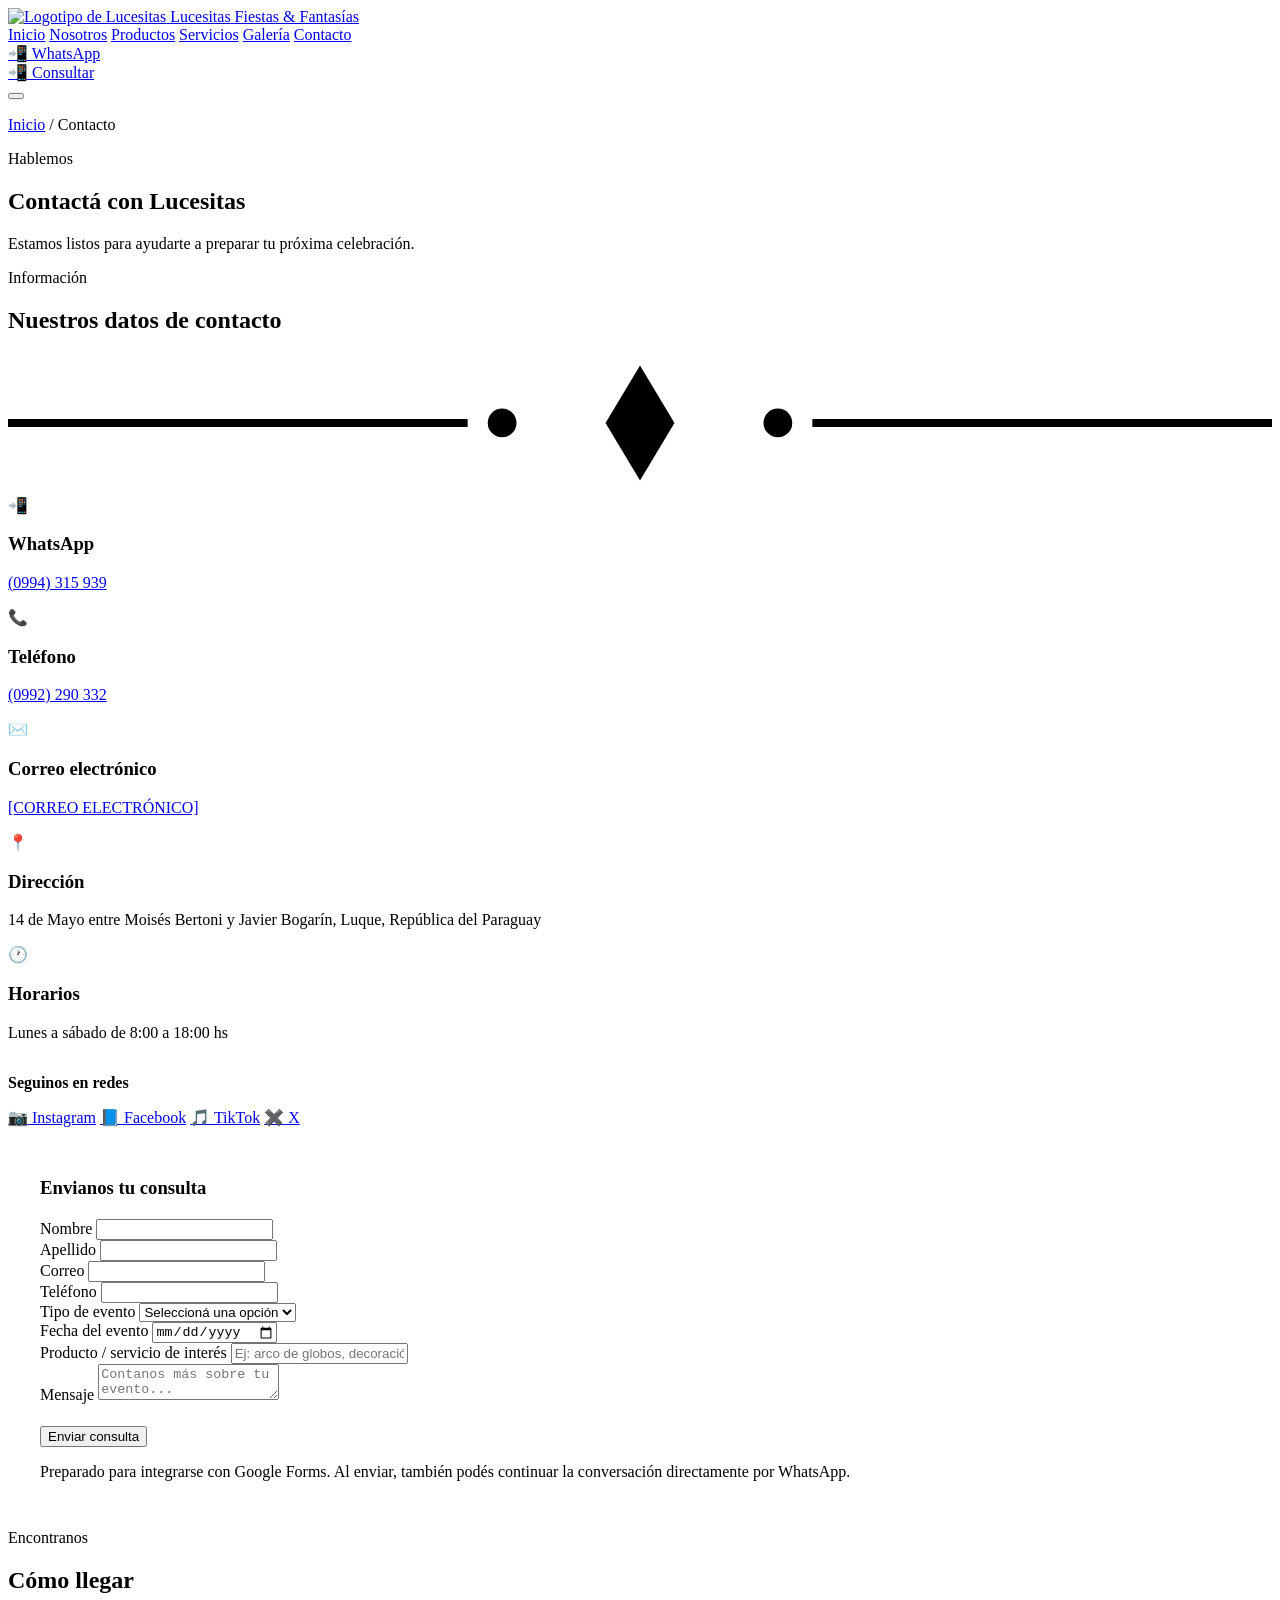
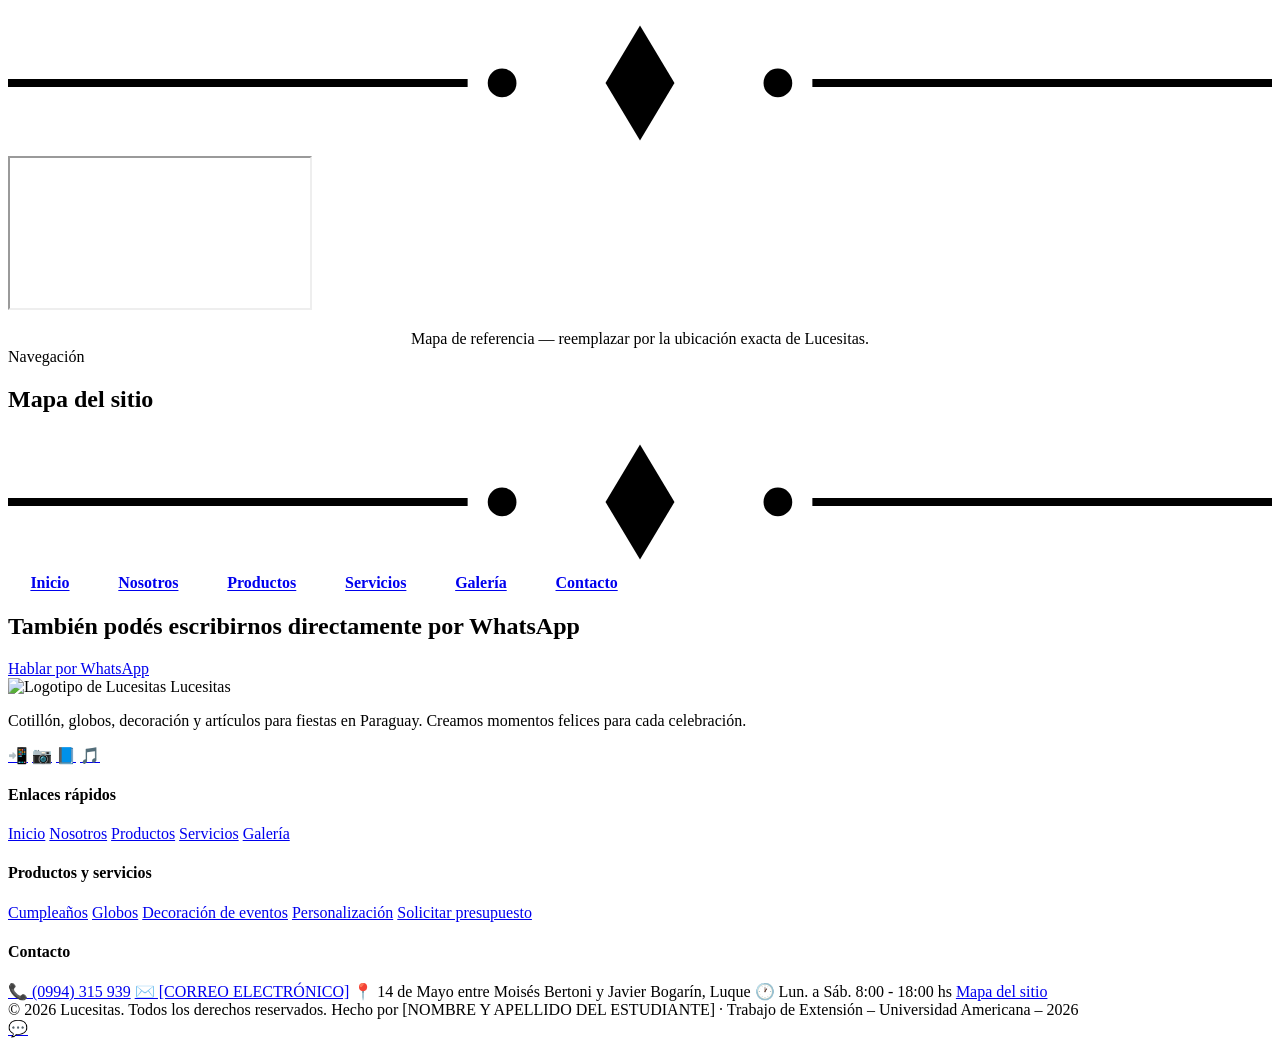
==== contacto.html @ 7155c74e "Add files via upload" ====
<!DOCTYPE html>
<html lang="es-PY">
<head>
<meta charset="UTF-8">
<meta name="viewport" content="width=device-width, initial-scale=1.0">
<title>Contacto | Lucesitas</title>
<meta name="description" content="Contactá a Lucesitas por WhatsApp, teléfono o formulario. Te ayudamos a preparar tu próxima celebración en Paraguay.">
<meta property="og:title" content="Contacto | Lucesitas">
<meta property="og:description" content="Estamos listos para ayudarte a preparar tu próxima celebración.">
<meta property="og:type" content="website">
<meta property="og:image" content="assets/images/logo.png">
<link rel="icon" href="assets/images/logo.png" type="image/png">
<link rel="preconnect" href="https://fonts.googleapis.com">
<link href="https://fonts.googleapis.com/css2?family=Playfair+Display:wght@600;700;800&family=Poppins:wght@400;500;600;700&family=Dancing+Script:wght@600;700&display=swap" rel="stylesheet">
<link rel="stylesheet" href="css/style.css">
</head>
<body>

<header class="navbar" data-navbar>
  <div class="container navbar__inner">
    <a href="index.html" class="navbar__brand">
      <img src="assets/images/logo.png" alt="Logotipo de Lucesitas" width="46" height="46">
      <span class="navbar__brand-text">
        <span class="navbar__brand-name">Lucesitas</span>
        <span class="navbar__brand-tag">Fiestas &amp; Fantasías</span>
      </span>
    </a>
    <nav class="navbar__links" data-nav-links aria-label="Navegación principal" id="menu-principal">
      <a href="index.html">Inicio</a>
      <a href="nosotros.html">Nosotros</a>
      <a href="productos.html">Productos</a>
      <a href="servicios.html">Servicios</a>
      <a href="galeria.html">Galería</a>
      <a href="contacto.html">Contacto</a>
      <div class="navbar__cta mobile-only">
        <a href="#" class="btn btn-whatsapp btn-sm btn-block" data-whatsapp><span aria-hidden="true">📲</span> WhatsApp</a>
      </div>
    </nav>
    <div class="navbar__cta desktop-only">
      <a href="#" class="btn btn-whatsapp btn-sm" data-whatsapp aria-label="Consultar por WhatsApp"><span aria-hidden="true">📲</span> Consultar</a>
    </div>
    <button class="navbar__toggle" data-nav-toggle aria-label="Abrir menú" aria-expanded="false" aria-controls="menu-principal">
      <span></span><span></span><span></span>
    </button>
  </div>
</header>

<main>

  <section class="page-hero">
    <div class="container">
      <p class="breadcrumb"><a href="index.html">Inicio</a> / Contacto</p>
      <span class="eyebrow">Hablemos</span>
      <h1>Contactá con Lucesitas</h1>
      <p>Estamos listos para ayudarte a preparar tu próxima celebración.</p>
    </div>
  </section>

  <section class="section">
    <div class="container two-col" style="align-items: flex-start;">

      <div class="reveal">
        <span class="eyebrow">Información</span>
        <h2 class="section-title">Nuestros datos de contacto</h2>
        <svg class="flourish flourish--left" viewBox="0 0 220 24" aria-hidden="true"><line x1="0" y1="12" x2="80" y2="12" stroke="currentColor" stroke-width="1.4"/><line x1="140" y1="12" x2="220" y2="12" stroke="currentColor" stroke-width="1.4"/><path d="M110 2 L116 12 L110 22 L104 12 Z" fill="currentColor"/><circle cx="86" cy="12" r="2.5" fill="currentColor"/><circle cx="134" cy="12" r="2.5" fill="currentColor"/></svg>

        <div class="contact-info-list mt-lg">
          <div class="contact-info-item">
            <div class="contact-info-item__icon" aria-hidden="true">📲</div>
            <div>
              <h3>WhatsApp</h3>
              <p><a href="#" data-whatsapp>(0994) 315 939</a></p>
            </div>
          </div>
          <div class="contact-info-item">
            <div class="contact-info-item__icon" aria-hidden="true">📞</div>
            <div>
              <h3>Teléfono</h3>
              <p><a href="tel:+595992290332">(0992) 290 332</a></p>
            </div>
          </div>
          <div class="contact-info-item">
            <div class="contact-info-item__icon" aria-hidden="true">✉️</div>
            <div>
              <h3>Correo electrónico</h3>
              <p><a href="mailto:[CORREO ELECTRÓNICO]">[CORREO ELECTRÓNICO]</a></p>
            </div>
          </div>
          <div class="contact-info-item">
            <div class="contact-info-item__icon" aria-hidden="true">📍</div>
            <div>
              <h3>Dirección</h3>
              <p>14 de Mayo entre Moisés Bertoni y Javier Bogarín, Luque, República del Paraguay</p>
            </div>
          </div>
          <div class="contact-info-item">
            <div class="contact-info-item__icon" aria-hidden="true">🕐</div>
            <div>
              <h3>Horarios</h3>
              <p>Lunes a sábado de 8:00 a 18:00 hs</p>
            </div>
          </div>
        </div>

        <h3 style="margin-top: 2rem; font-size: 1rem;">Seguinos en redes</h3>
        <div class="social-row mt-lg" style="margin-top: 0.9rem;">
          <a class="social-pill" href="[ENLACE DE INSTAGRAM]" target="_blank" rel="noopener noreferrer"><span aria-hidden="true">📷</span> Instagram</a>
          <a class="social-pill" href="[ENLACE DE FACEBOOK]" target="_blank" rel="noopener noreferrer"><span aria-hidden="true">📘</span> Facebook</a>
          <a class="social-pill" href="[ENLACE DE TIKTOK]" target="_blank" rel="noopener noreferrer"><span aria-hidden="true">🎵</span> TikTok</a>
          <a class="social-pill" href="[ENLACE DE X]" target="_blank" rel="noopener noreferrer"><span aria-hidden="true">✖️</span> X</a>
        </div>
      </div>

      <!-- FORMULARIO -->
      <div class="card reveal" style="padding: 2rem;">
        <h3 style="margin-bottom: 1.2rem;">Envianos tu consulta</h3>
        <form data-contact-form novalidate>
          <div class="form-grid">
            <div class="form-field">
              <label for="nombre">Nombre</label>
              <input type="text" id="nombre" name="nombre" autocomplete="given-name" required>
            </div>
            <div class="form-field">
              <label for="apellido">Apellido</label>
              <input type="text" id="apellido" name="apellido" autocomplete="family-name" required>
            </div>
            <div class="form-field">
              <label for="correo">Correo</label>
              <input type="email" id="correo" name="correo" autocomplete="email" required>
            </div>
            <div class="form-field">
              <label for="telefono">Teléfono</label>
              <input type="tel" id="telefono" name="telefono" autocomplete="tel" required>
            </div>
            <div class="form-field">
              <label for="tipo_evento">Tipo de evento</label>
              <select id="tipo_evento" name="tipo_evento">
                <option value="">Seleccioná una opción</option>
                <option>Cumpleaños</option>
                <option>Boda</option>
                <option>Graduación</option>
                <option>Baby shower</option>
                <option>Halloween</option>
                <option>Navidad / Fin de año</option>
                <option>Otro</option>
              </select>
            </div>
            <div class="form-field">
              <label for="fecha_evento">Fecha del evento</label>
              <input type="date" id="fecha_evento" name="fecha_evento">
            </div>
            <div class="form-field form-field--full">
              <label for="producto">Producto / servicio de interés</label>
              <input type="text" id="producto" name="producto" placeholder="Ej: arco de globos, decoración completa...">
            </div>
            <div class="form-field form-field--full">
              <label for="mensaje">Mensaje</label>
              <textarea id="mensaje" name="mensaje" placeholder="Contanos más sobre tu evento..."></textarea>
            </div>
          </div>
          <button type="submit" class="btn btn-primary btn-block mt-lg" style="margin-top:1.4rem;">Enviar consulta</button>
          <p class="form-note" data-form-feedback hidden></p>
          <p class="form-note">Preparado para integrarse con Google Forms. Al enviar, también podés continuar la conversación directamente por WhatsApp.</p>
        </form>
      </div>

    </div>
  </section>

  <!-- MAPA -->
  <section class="section section--alt">
    <div class="container">
      <div class="section-header">
        <span class="eyebrow">Encontranos</span>
        <h2 class="section-title">Cómo llegar</h2>
        <svg class="flourish" viewBox="0 0 220 24" aria-hidden="true"><line x1="0" y1="12" x2="80" y2="12" stroke="currentColor" stroke-width="1.4"/><line x1="140" y1="12" x2="220" y2="12" stroke="currentColor" stroke-width="1.4"/><path d="M110 2 L116 12 L110 22 L104 12 Z" fill="currentColor"/><circle cx="86" cy="12" r="2.5" fill="currentColor"/><circle cx="134" cy="12" r="2.5" fill="currentColor"/></svg>
      </div>
      <div class="map-embed reveal">
        <iframe
          src="https://www.google.com/maps?q=Luque,+Paraguay&output=embed"
          title="Ubicación de Lucesitas en Luque, Paraguay"
          loading="lazy"
          referrerpolicy="no-referrer-when-downgrade"
          allowfullscreen>
        </iframe>
      </div>
      <p class="placeholder-note text-center" style="display:block; text-align:center; margin: 1rem auto 0; width: fit-content;">Mapa de referencia — reemplazar por la ubicación exacta de Lucesitas.</p>
    </div>
  </section>

  <!-- MAPA DEL SITIO -->
  <section class="section" id="mapa-sitio">
    <div class="container">
      <div class="section-header">
        <span class="eyebrow">Navegación</span>
        <h2 class="section-title">Mapa del sitio</h2>
        <svg class="flourish" viewBox="0 0 220 24" aria-hidden="true"><line x1="0" y1="12" x2="80" y2="12" stroke="currentColor" stroke-width="1.4"/><line x1="140" y1="12" x2="220" y2="12" stroke="currentColor" stroke-width="1.4"/><path d="M110 2 L116 12 L110 22 L104 12 Z" fill="currentColor"/><circle cx="86" cy="12" r="2.5" fill="currentColor"/><circle cx="134" cy="12" r="2.5" fill="currentColor"/></svg>
      </div>
      <div class="grid grid--4">
        <a href="index.html" class="card reveal" style="padding:1.4rem; text-align:center; font-weight:600;">Inicio</a>
        <a href="nosotros.html" class="card reveal" style="padding:1.4rem; text-align:center; font-weight:600;">Nosotros</a>
        <a href="productos.html" class="card reveal" style="padding:1.4rem; text-align:center; font-weight:600;">Productos</a>
        <a href="servicios.html" class="card reveal" style="padding:1.4rem; text-align:center; font-weight:600;">Servicios</a>
        <a href="galeria.html" class="card reveal" style="padding:1.4rem; text-align:center; font-weight:600;">Galería</a>
        <a href="contacto.html" class="card reveal" style="padding:1.4rem; text-align:center; font-weight:600;">Contacto</a>
      </div>
    </div>
  </section>

  <!-- CTA -->
  <section class="section section--alt">
    <div class="container text-center reveal">
      <h2 class="section-title">También podés escribirnos directamente por WhatsApp</h2>
      <a href="#" class="btn btn-whatsapp mt-lg" data-whatsapp style="margin-top:1.4rem;">Hablar por WhatsApp</a>
    </div>
  </section>

</main>

<footer class="footer">
  <div class="container">
    <div class="footer__grid">
      <div>
        <div class="footer__brand">
          <img src="assets/images/logo.png" alt="Logotipo de Lucesitas" width="42" height="42">
          <span class="footer__brand-name">Lucesitas</span>
        </div>
        <p>Cotillón, globos, decoración y artículos para fiestas en Paraguay. Creamos momentos felices para cada celebración.</p>
        <div class="footer__social">
          <a href="#" data-whatsapp aria-label="WhatsApp" target="_blank" rel="noopener noreferrer">📲</a>
          <a href="[ENLACE DE INSTAGRAM]" aria-label="Instagram" target="_blank" rel="noopener noreferrer">📷</a>
          <a href="[ENLACE DE FACEBOOK]" aria-label="Facebook" target="_blank" rel="noopener noreferrer">📘</a>
          <a href="[ENLACE DE TIKTOK]" aria-label="TikTok" target="_blank" rel="noopener noreferrer">🎵</a>
        </div>
      </div>
      <div>
        <h4>Enlaces rápidos</h4>
        <div class="footer__links">
          <a href="index.html">Inicio</a>
          <a href="nosotros.html">Nosotros</a>
          <a href="productos.html">Productos</a>
          <a href="servicios.html">Servicios</a>
          <a href="galeria.html">Galería</a>
        </div>
      </div>
      <div>
        <h4>Productos y servicios</h4>
        <div class="footer__links">
          <a href="productos.html#cumpleanos">Cumpleaños</a>
          <a href="productos.html#globos">Globos</a>
          <a href="servicios.html">Decoración de eventos</a>
          <a href="servicios.html">Personalización</a>
          <a href="contacto.html">Solicitar presupuesto</a>
        </div>
      </div>
      <div>
        <h4>Contacto</h4>
        <div class="footer__links">
          <a href="tel:+595994315939">📞 (0994) 315 939</a>
          <a href="mailto:[CORREO ELECTRÓNICO]">✉️ [CORREO ELECTRÓNICO]</a>
          <span>📍 14 de Mayo entre Moisés Bertoni y Javier Bogarín, Luque</span>
          <span>🕐 Lun. a Sáb. 8:00 - 18:00 hs</span>
          <a href="contacto.html#mapa-sitio">Mapa del sitio</a>
        </div>
      </div>
    </div>
    <div class="footer__bottom">
      <span>© 2026 Lucesitas. Todos los derechos reservados.</span>
      <span>Hecho por [NOMBRE Y APELLIDO DEL ESTUDIANTE] · Trabajo de Extensión – Universidad Americana – 2026</span>
    </div>
  </div>
</footer>

<a href="#" class="whatsapp-float" data-whatsapp aria-label="Consultar por WhatsApp"><span aria-hidden="true">💬</span></a>

<script src="js/script.js"></script>
</body>
</html>
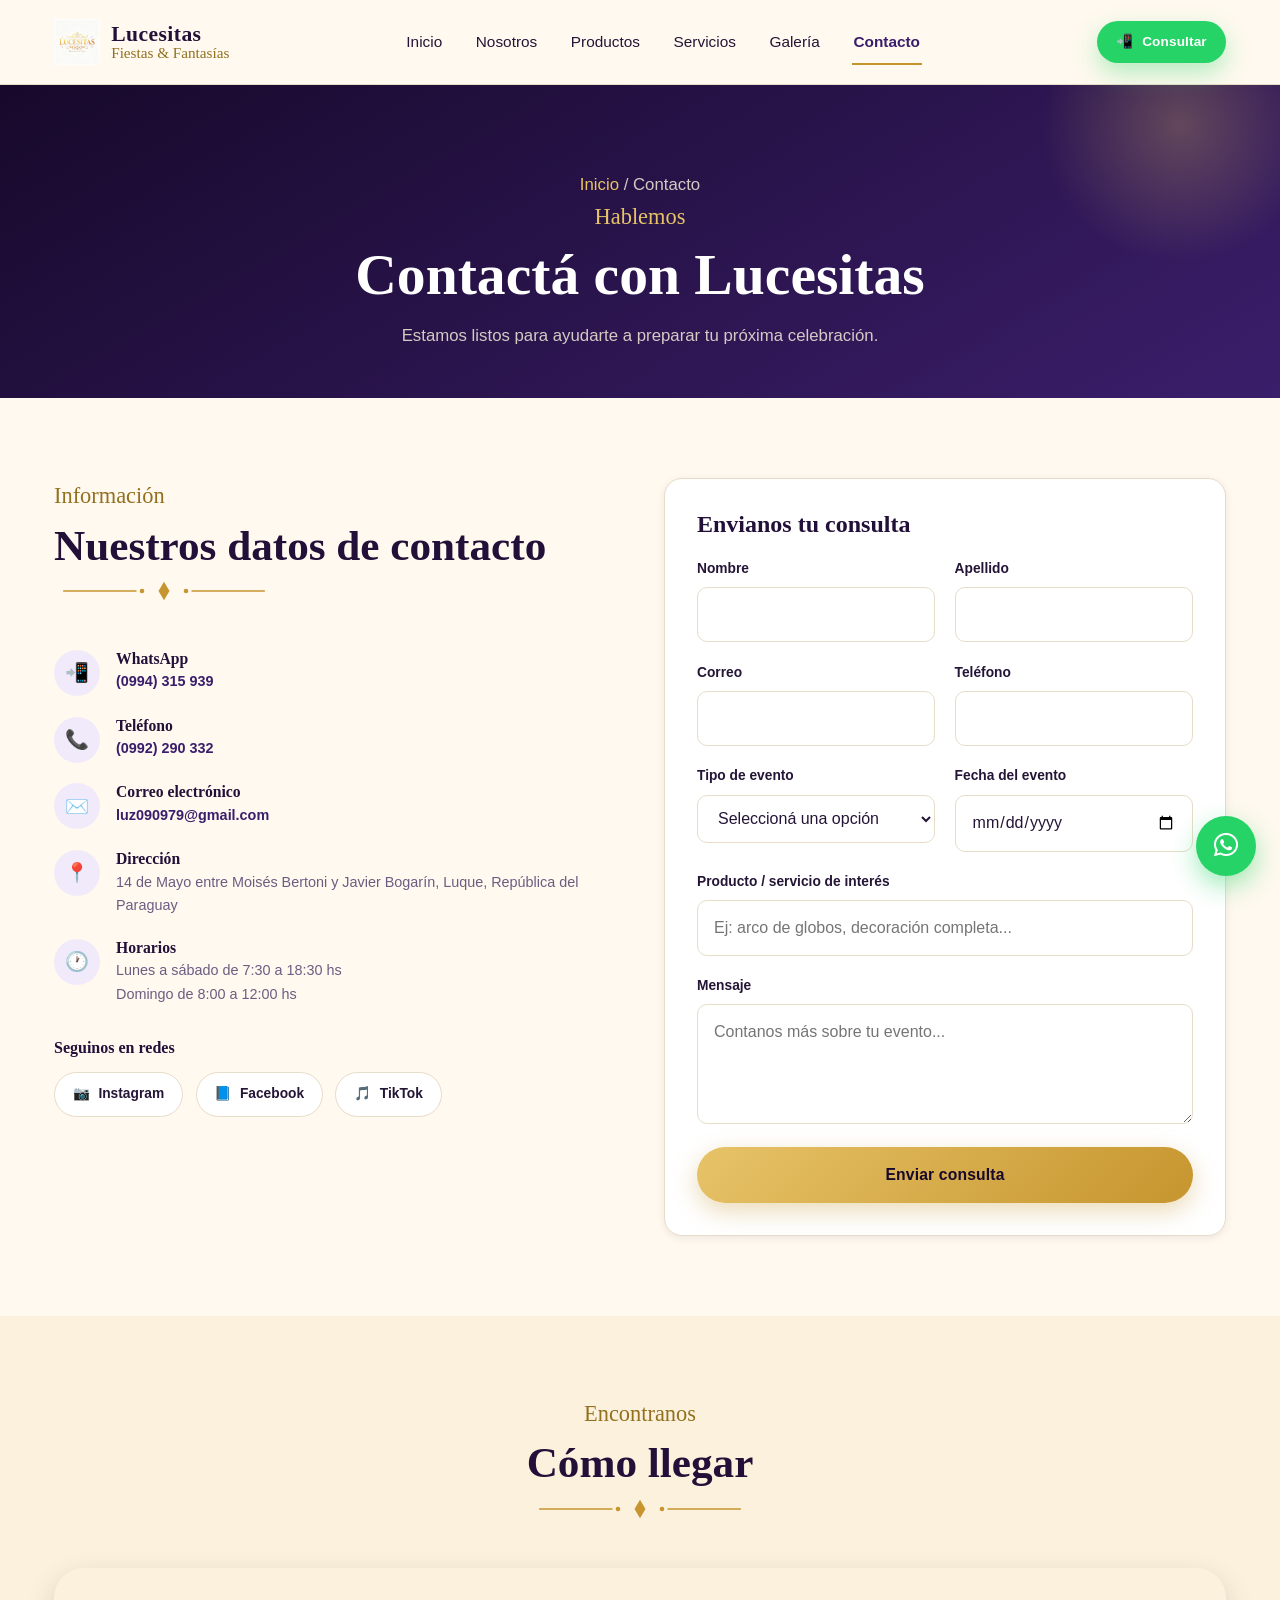
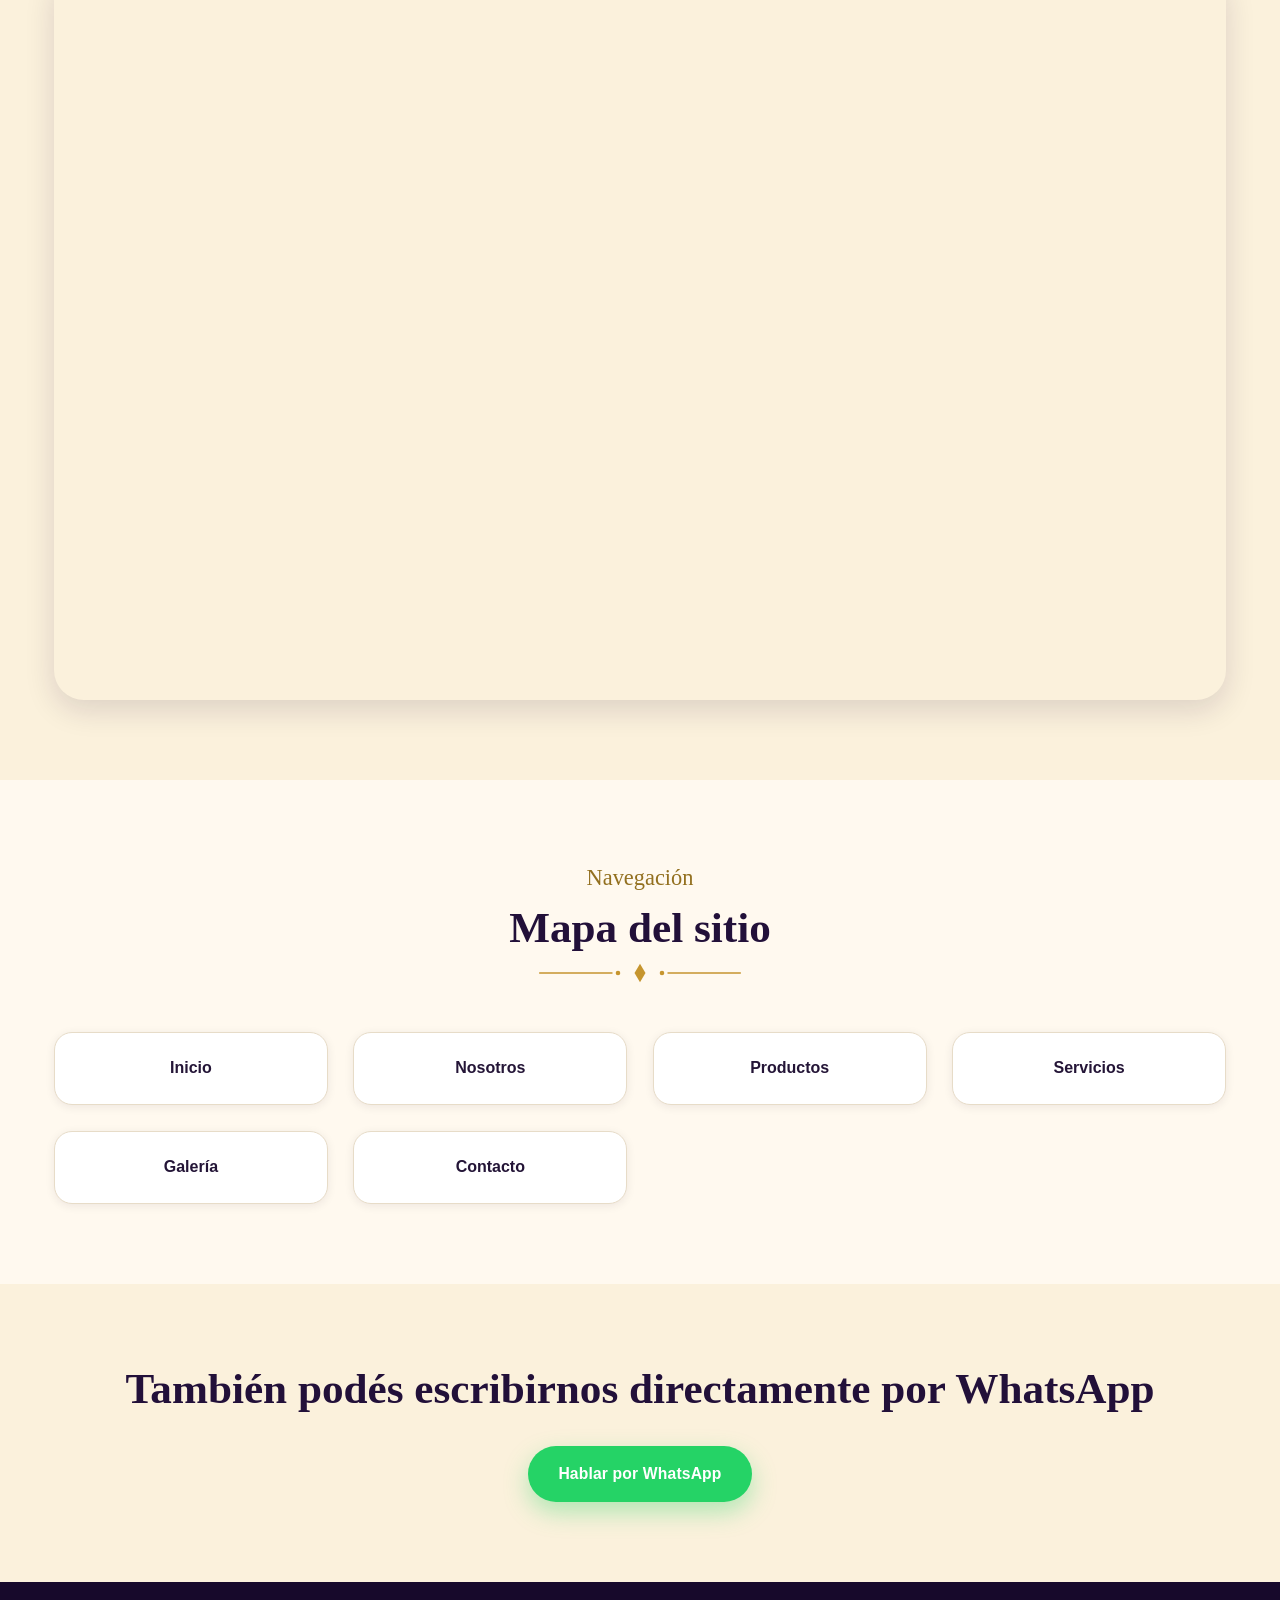
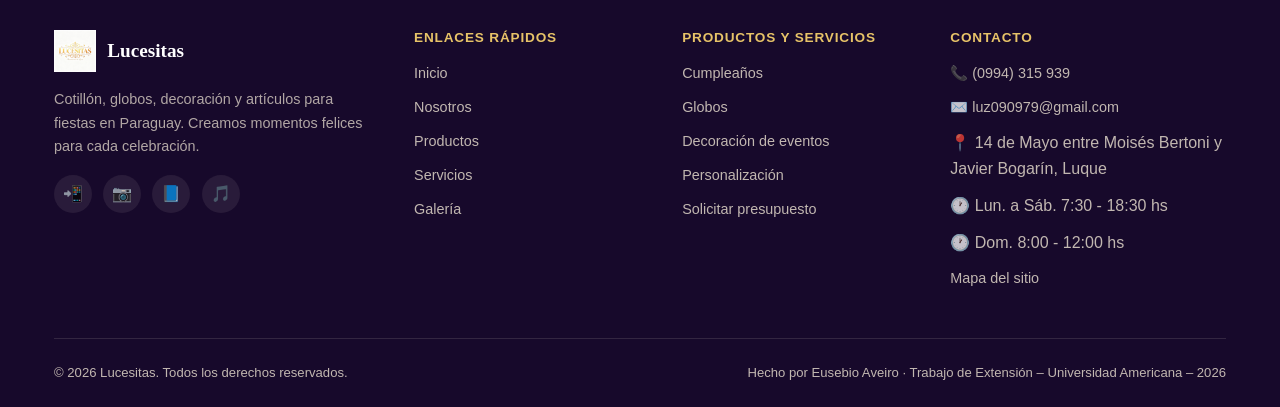
==== commit cd060e09: "Add files via upload" ====
--- a/contacto.html
+++ b/contacto.html
@@ -13,6 +13,15 @@
 <link rel="preconnect" href="https://fonts.googleapis.com">
 <link href="https://fonts.googleapis.com/css2?family=Playfair+Display:wght@600;700;800&family=Poppins:wght@400;500;600;700&family=Dancing+Script:wght@600;700&display=swap" rel="stylesheet">
 <link rel="stylesheet" href="css/style.css">
+<link rel="stylesheet" href="https://cdnjs.cloudflare.com/ajax/libs/font-awesome/6.5.2/css/all.min.css">
+<script async src="https://www.googletagmanager.com/gtag/js?id=G-5BN0Z0P68D"></script>
+<script>
+  window.dataLayer = window.dataLayer || [];
+  function gtag(){dataLayer.push(arguments);}
+  gtag('js', new Date());
+
+  gtag('config', 'G-5BN0Z0P68D');
+</script>
 </head>
 <body>
 
@@ -33,7 +42,9 @@
       <a href="galeria.html">Galería</a>
       <a href="contacto.html">Contacto</a>
       <div class="navbar__cta mobile-only">
-        <a href="#" class="btn btn-whatsapp btn-sm btn-block" data-whatsapp><span aria-hidden="true">📲</span> WhatsApp</a>
+        <a href="#" class="btn btn-whatsapp btn-sm btn-block" data-whatsapp>
+          <i class="fab fa-whatsapp" aria-hidden="true"></i> WhatsApp
+        </a>
       </div>
     </nav>
     <div class="navbar__cta desktop-only">
@@ -83,7 +94,7 @@
             <div class="contact-info-item__icon" aria-hidden="true">✉️</div>
             <div>
               <h3>Correo electrónico</h3>
-              <p><a href="mailto:[CORREO ELECTRÓNICO]">[CORREO ELECTRÓNICO]</a></p>
+              <p><a href="mailto:[CORREO ELECTRÓNICO]">luz090979@gmail.com</a></p>
             </div>
           </div>
           <div class="contact-info-item">
@@ -97,17 +108,17 @@
             <div class="contact-info-item__icon" aria-hidden="true">🕐</div>
             <div>
               <h3>Horarios</h3>
-              <p>Lunes a sábado de 8:00 a 18:00 hs</p>
+              <p>Lunes a sábado de 7:30 a 18:30 hs</p>
+              <p>Domingo de 8:00 a 12:00 hs</p>
             </div>
           </div>
         </div>
 
         <h3 style="margin-top: 2rem; font-size: 1rem;">Seguinos en redes</h3>
         <div class="social-row mt-lg" style="margin-top: 0.9rem;">
-          <a class="social-pill" href="[ENLACE DE INSTAGRAM]" target="_blank" rel="noopener noreferrer"><span aria-hidden="true">📷</span> Instagram</a>
-          <a class="social-pill" href="[ENLACE DE FACEBOOK]" target="_blank" rel="noopener noreferrer"><span aria-hidden="true">📘</span> Facebook</a>
-          <a class="social-pill" href="[ENLACE DE TIKTOK]" target="_blank" rel="noopener noreferrer"><span aria-hidden="true">🎵</span> TikTok</a>
-          <a class="social-pill" href="[ENLACE DE X]" target="_blank" rel="noopener noreferrer"><span aria-hidden="true">✖️</span> X</a>
+          <a class="social-pill" href="https://www.instagram.com/fiestas_y_fantasias_lucesitas/" target="_blank" rel="noopener noreferrer"><span aria-hidden="true">📷</span> Instagram</a>
+          <a class="social-pill" href="https://www.facebook.com/p/Lucecitas-de-colores-cotillon-decoraci%C3%B3n-100054257900266/?locale=es_LA" target="_blank" rel="noopener noreferrer"><span aria-hidden="true">📘</span> Facebook</a>
+          <a class="social-pill" href="https://www.tiktok.com/@lucesitascomercial" target="_blank" rel="noopener noreferrer"><span aria-hidden="true">🎵</span> TikTok</a>
         </div>
       </div>
 
@@ -160,7 +171,6 @@
           </div>
           <button type="submit" class="btn btn-primary btn-block mt-lg" style="margin-top:1.4rem;">Enviar consulta</button>
           <p class="form-note" data-form-feedback hidden></p>
-          <p class="form-note">Preparado para integrarse con Google Forms. Al enviar, también podés continuar la conversación directamente por WhatsApp.</p>
         </form>
       </div>
 
@@ -177,14 +187,13 @@
       </div>
       <div class="map-embed reveal">
         <iframe
-          src="https://www.google.com/maps?q=Luque,+Paraguay&output=embed"
+          src="https://www.google.com/maps/embed?pb=!1m18!1m12!1m3!1d2560.3854907836526!2d-57.491249926262114!3d-25.269594326561105!2m3!1f0!2f0!3f0!3m2!1i1024!2i768!4f13.1!3m3!1m2!1s0x945dafd531a5a157%3A0xd8fc7bacad3b8a3c!2sCotill%C3%B3n%20Lucesitas!5e1!3m2!1ses!2spy!4v1787238751901!5m2!1ses!2spy" width="600" height="450" style="border:0;" allowfullscreen="" loading="lazy" referrerpolicy="strict-origin-when-cross-origin"
           title="Ubicación de Lucesitas en Luque, Paraguay"
           loading="lazy"
           referrerpolicy="no-referrer-when-downgrade"
           allowfullscreen>
         </iframe>
       </div>
-      <p class="placeholder-note text-center" style="display:block; text-align:center; margin: 1rem auto 0; width: fit-content;">Mapa de referencia — reemplazar por la ubicación exacta de Lucesitas.</p>
     </div>
   </section>
 
@@ -228,9 +237,9 @@
         <p>Cotillón, globos, decoración y artículos para fiestas en Paraguay. Creamos momentos felices para cada celebración.</p>
         <div class="footer__social">
           <a href="#" data-whatsapp aria-label="WhatsApp" target="_blank" rel="noopener noreferrer">📲</a>
-          <a href="[ENLACE DE INSTAGRAM]" aria-label="Instagram" target="_blank" rel="noopener noreferrer">📷</a>
-          <a href="[ENLACE DE FACEBOOK]" aria-label="Facebook" target="_blank" rel="noopener noreferrer">📘</a>
-          <a href="[ENLACE DE TIKTOK]" aria-label="TikTok" target="_blank" rel="noopener noreferrer">🎵</a>
+          <a href="https://www.instagram.com/fiestas_y_fantasias_lucesitas/" aria-label="Instagram" target="_blank" rel="noopener noreferrer">📷</a>
+          <a href="https://www.facebook.com/p/Lucecitas-de-colores-cotillon-decoraci%C3%B3n-100054257900266/?locale=es_LA" aria-label="Facebook" target="_blank" rel="noopener noreferrer">📘</a>
+          <a href="https://www.tiktok.com/@lucesitascomercial" aria-label="TikTok" target="_blank" rel="noopener noreferrer">🎵</a>
         </div>
       </div>
       <div>
@@ -257,21 +266,22 @@
         <h4>Contacto</h4>
         <div class="footer__links">
           <a href="tel:+595994315939">📞 (0994) 315 939</a>
-          <a href="mailto:[CORREO ELECTRÓNICO]">✉️ [CORREO ELECTRÓNICO]</a>
+          <a href="mailto:luz090979@gmail.com">✉️ luz090979@gmail.com</a>
           <span>📍 14 de Mayo entre Moisés Bertoni y Javier Bogarín, Luque</span>
-          <span>🕐 Lun. a Sáb. 8:00 - 18:00 hs</span>
+          <span>🕐 Lun. a Sáb. 7:30 - 18:30 hs</span>
+          <span>🕐 Dom. 8:00 - 12:00 hs</span>
           <a href="contacto.html#mapa-sitio">Mapa del sitio</a>
         </div>
       </div>
     </div>
     <div class="footer__bottom">
       <span>© 2026 Lucesitas. Todos los derechos reservados.</span>
-      <span>Hecho por [NOMBRE Y APELLIDO DEL ESTUDIANTE] · Trabajo de Extensión – Universidad Americana – 2026</span>
+      <span>Hecho por Eusebio Aveiro · Trabajo de Extensión – Universidad Americana – 2026</span>
     </div>
   </div>
 </footer>
 
-<a href="#" class="whatsapp-float" data-whatsapp aria-label="Consultar por WhatsApp"><span aria-hidden="true">💬</span></a>
+<a href="#" class="whatsapp-float" data-whatsapp aria-label="Consultar por WhatsApp"><i class="fab fa-whatsapp" aria-hidden="true"></i></a>
 
 <script src="js/script.js"></script>
 </body>
--- a/css/style.css
+++ b/css/style.css
@@ -0,0 +1,925 @@
+/* =========================================================
+   LUCESITAS — Fiestas & Fantasías
+   Sistema de diseño global
+   ========================================================= */
+
+/* -------- Reset -------- */
+*, *::before, *::after { box-sizing: border-box; margin: 0; padding: 0; }
+html { scroll-behavior: smooth; }
+img { max-width: 100%; display: block; }
+a { color: inherit; text-decoration: none; }
+ul, ol { list-style: none; }
+button { font: inherit; border: none; background: none; cursor: pointer; }
+input, textarea, select { font: inherit; }
+
+@media (prefers-reduced-motion: reduce) {
+  *, *::before, *::after {
+    animation-duration: 0.001ms !important;
+    animation-iteration-count: 1 !important;
+    transition-duration: 0.001ms !important;
+    scroll-behavior: auto !important;
+  }
+}
+
+/* -------- Tokens -------- */
+:root {
+  /* Color: identidad tomada del logo (púrpura real + dorado) */
+  --color-primary: #3B1E6B;
+  --color-primary-dark: #221039;
+  --color-primary-darker: #17092b;
+  --color-primary-light: #6C46B3;
+  --color-primary-tint: #F1EAFB;
+
+  --color-gold: #C6952E;
+  --color-gold-light: #E7C368;
+  --color-gold-dark: #93701F;
+
+  --color-coral: #FF6F59;
+  --color-teal: #1E9C88;
+
+  --color-cream: #FFF9EF;
+  --color-cream-alt: #FBF1DC;
+  --color-white: #FFFFFF;
+
+  --color-text: #241537;
+  --color-text-muted: #6B5D82;
+  --color-text-inverse: #FBF2DE;
+
+  --color-border: #E7DCC8;
+
+  --shadow-sm: 0 2px 10px rgba(34, 16, 57, 0.08);
+  --shadow-md: 0 10px 30px rgba(34, 16, 57, 0.14);
+  --shadow-lg: 0 20px 50px rgba(34, 16, 57, 0.22);
+  --shadow-gold: 0 8px 24px rgba(198, 149, 46, 0.35);
+
+  --radius-sm: 10px;
+  --radius-md: 18px;
+  --radius-lg: 30px;
+  --radius-pill: 999px;
+
+  --transition: 0.28s cubic-bezier(.4,0,.2,1);
+  --transition-fast: 0.16s ease;
+
+  --font-display: 'Playfair Display', 'Georgia', serif;
+  --font-body: 'Poppins', 'Segoe UI', sans-serif;
+  --font-script: 'Dancing Script', cursive;
+
+  --container-width: 1220px;
+  --header-height: 84px;
+
+  --space-xs: 0.5rem;
+  --space-sm: 1rem;
+  --space-md: 1.75rem;
+  --space-lg: 3rem;
+  --space-xl: 5rem;
+}
+
+/* -------- Base -------- */
+body {
+  font-family: var(--font-body);
+  color: var(--color-text);
+  background: var(--color-cream);
+  line-height: 1.65;
+  -webkit-font-smoothing: antialiased;
+  overflow-x: hidden;
+}
+
+h1, h2, h3, h4 {
+  font-family: var(--font-display);
+  color: var(--color-primary-dark);
+  line-height: 1.15;
+  font-weight: 700;
+}
+
+h1 { font-size: clamp(2.3rem, 5vw, 3.6rem); }
+h2 { font-size: clamp(1.9rem, 3.6vw, 2.7rem); }
+h3 { font-size: clamp(1.25rem, 2vw, 1.5rem); }
+
+p { color: var(--color-text-muted); }
+
+:focus-visible {
+  outline: 3px solid var(--color-gold);
+  outline-offset: 3px;
+  border-radius: 4px;
+}
+
+.container {
+  width: 100%;
+  max-width: var(--container-width);
+  margin: 0 auto;
+  padding: 0 1.5rem;
+}
+
+.section { padding: var(--space-xl) 0; }
+.section--tight { padding: var(--space-lg) 0; }
+.section--alt { background: var(--color-cream-alt); }
+.section--dark {
+  background: linear-gradient(160deg, var(--color-primary-darker), var(--color-primary));
+  color: var(--color-text-inverse);
+}
+.section--dark h2, .section--dark h3 { color: var(--color-white); }
+.section--dark p { color: rgba(251, 242, 222, 0.78); }
+
+.section-header {
+  text-align: center;
+  max-width: 680px;
+  margin: 0 auto var(--space-lg);
+}
+
+.eyebrow {
+  display: inline-flex;
+  align-items: center;
+  gap: 0.5rem;
+  font-family: var(--font-script);
+  font-size: 1.4rem;
+  color: var(--color-gold-dark);
+  margin-bottom: 0.35rem;
+}
+
+.section-title { margin-bottom: 0.6rem; }
+
+/* Flourish divider — motivo tomado del isotipo dorado del logo */
+.flourish {
+  width: 220px;
+  height: 22px;
+  margin: 0.6rem auto var(--space-sm);
+  display: block;
+  color: var(--color-gold);
+}
+.flourish--left { margin: 0.6rem 0 var(--space-sm); }
+.section--dark .flourish { color: var(--color-gold-light); }
+
+/* -------- Buttons -------- */
+.btn {
+  display: inline-flex;
+  align-items: center;
+  justify-content: center;
+  gap: 0.55rem;
+  padding: 0.95rem 1.9rem;
+  border-radius: var(--radius-pill);
+  font-weight: 600;
+  font-size: 0.98rem;
+  letter-spacing: 0.01em;
+  transition: transform var(--transition-fast), box-shadow var(--transition-fast), background var(--transition-fast), color var(--transition-fast);
+  white-space: nowrap;
+}
+.btn:hover { transform: translateY(-2px); }
+.btn:active { transform: translateY(0); }
+
+.btn-primary {
+  background: linear-gradient(135deg, var(--color-gold-light), var(--color-gold));
+  color: var(--color-primary-darker);
+  box-shadow: var(--shadow-gold);
+}
+.btn-primary:hover { box-shadow: 0 14px 30px rgba(198, 149, 46, 0.45); }
+
+.btn-secondary {
+  background: transparent;
+  color: var(--color-white);
+  border: 1.5px solid rgba(251, 242, 222, 0.55);
+}
+.btn-secondary:hover { background: rgba(251, 242, 222, 0.12); border-color: var(--color-gold-light); }
+
+.section:not(.section--dark) .btn-secondary {
+  color: var(--color-primary);
+  border-color: var(--color-primary);
+}
+.section:not(.section--dark) .btn-secondary:hover { background: var(--color-primary-tint); }
+
+.btn-whatsapp {
+  background: #25D366;
+  color: #ffffff;
+  box-shadow: 0 10px 24px rgba(37, 211, 102, 0.35);
+}
+.btn-whatsapp:hover { box-shadow: 0 14px 30px rgba(37, 211, 102, 0.45); }
+
+.btn-outline-gold {
+  background: transparent;
+  border: 1.5px solid var(--color-gold);
+  color: var(--color-gold-dark);
+}
+.btn-outline-gold:hover { background: var(--color-gold); color: var(--color-white); }
+
+.btn-block { width: 100%; }
+.btn-sm { padding: 0.6rem 1.2rem; font-size: 0.85rem; }
+
+/* -------- Header / Navbar -------- */
+.navbar {
+  position: sticky;
+  top: 0;
+  z-index: 500;
+  background: rgba(255, 249, 239, 0.9);
+  backdrop-filter: blur(10px);
+  border-bottom: 1px solid var(--color-border);
+  transition: box-shadow var(--transition);
+}
+.navbar.is-scrolled { box-shadow: var(--shadow-sm); }
+
+.navbar__inner {
+  display: flex;
+  align-items: center;
+  justify-content: space-between;
+  height: var(--header-height);
+  gap: 1.5rem;
+}
+
+.navbar__brand {
+  display: flex;
+  align-items: center;
+  gap: 0.7rem;
+  flex-shrink: 0;
+}
+.navbar__brand img { height: 46px; width: auto; }
+.navbar__brand-text {
+  display: flex;
+  flex-direction: column;
+  line-height: 1.05;
+}
+.navbar__brand-name {
+  font-family: var(--font-display);
+  font-weight: 700;
+  font-size: 1.35rem;
+  color: var(--color-primary-dark);
+  letter-spacing: 0.02em;
+}
+.navbar__brand-tag {
+  font-family: var(--font-script);
+  font-size: 0.95rem;
+  color: var(--color-gold-dark);
+}
+
+.navbar__links {
+  display: flex;
+  align-items: center;
+  gap: 1.9rem;
+}
+.navbar__links a {
+  position: relative;
+  font-size: 0.96rem;
+  font-weight: 500;
+  color: var(--color-text);
+  padding: 0.4rem 0.1rem;
+  transition: color var(--transition-fast);
+}
+.navbar__links a::after {
+  content: '';
+  position: absolute;
+  left: 0; right: 0; bottom: -4px;
+  height: 2px;
+  background: var(--color-gold);
+  transform: scaleX(0);
+  transform-origin: left;
+  transition: transform var(--transition-fast);
+}
+.navbar__links a:hover { color: var(--color-primary); }
+.navbar__links a:hover::after { transform: scaleX(1); }
+.navbar__links a.is-active { color: var(--color-primary); font-weight: 700; }
+.navbar__links a.is-active::after { transform: scaleX(1); }
+
+.navbar__cta { display: flex; align-items: center; gap: 0.9rem; }
+
+.navbar__toggle {
+  display: none;
+  flex-direction: column;
+  gap: 5px;
+  padding: 0.4rem;
+  z-index: 600;
+}
+.navbar__toggle span {
+  width: 26px; height: 2.5px;
+  background: var(--color-primary-dark);
+  border-radius: 2px;
+  transition: transform var(--transition-fast), opacity var(--transition-fast);
+}
+.navbar__toggle.is-open span:nth-child(1) { transform: translateY(7.5px) rotate(45deg); }
+.navbar__toggle.is-open span:nth-child(2) { opacity: 0; }
+.navbar__toggle.is-open span:nth-child(3) { transform: translateY(-7.5px) rotate(-45deg); }
+
+@media (max-width: 900px) {
+  .navbar__toggle { display: flex; }
+  .navbar__links {
+    position: fixed;
+    inset: 0 0 0 auto;
+    top: var(--header-height);
+    height: calc(100vh - var(--header-height));
+    width: min(78vw, 340px);
+    background: var(--color-white);
+    flex-direction: column;
+    align-items: flex-start;
+    padding: var(--space-lg) 1.75rem;
+    gap: 1.6rem;
+    box-shadow: var(--shadow-lg);
+    transform: translateX(100%);
+    transition: transform var(--transition);
+    overflow-y: auto;
+  }
+  .navbar__links.is-open { transform: translateX(0); }
+  .navbar__links a { font-size: 1.05rem; width: 100%; }
+  .navbar__cta.desktop-only { display: none; }
+}
+@media (min-width: 901px) {
+  .navbar__cta.mobile-only { display: none; }
+}
+
+/* -------- Hero -------- */
+.hero {
+  position: relative;
+  background: linear-gradient(150deg, var(--color-primary-darker) 0%, var(--color-primary) 55%, var(--color-primary-light) 130%);
+  color: var(--color-text-inverse);
+  overflow: hidden;
+  padding: var(--space-xl) 0;
+}
+.hero::before, .hero::after {
+  content: '';
+  position: absolute;
+  border-radius: 50%;
+  filter: blur(2px);
+  opacity: 0.5;
+}
+.hero::before {
+  width: 320px; height: 320px;
+  background: radial-gradient(circle, rgba(231,195,104,0.35), transparent 70%);
+  top: -80px; right: -60px;
+}
+.hero::after {
+  width: 260px; height: 260px;
+  background: radial-gradient(circle, rgba(255,111,89,0.25), transparent 70%);
+  bottom: -100px; left: -60px;
+}
+
+.hero__grid {
+  position: relative;
+  z-index: 2;
+  display: grid;
+  grid-template-columns: 1.05fr 0.95fr;
+  gap: var(--space-lg);
+  align-items: center;
+}
+.hero__content .eyebrow { color: var(--color-gold-light); }
+.hero__content h1 { color: var(--color-white); margin-bottom: 1.1rem; }
+.hero__content p { font-size: 1.08rem; color: rgba(251,242,222,0.82); max-width: 480px; margin-bottom: 1.9rem; }
+.hero__actions { display: flex; gap: 1rem; flex-wrap: wrap; }
+
+.hero__media { position: relative; }
+.hero__media img {
+  border-radius: var(--radius-lg);
+  box-shadow: var(--shadow-lg);
+  width: 100%;
+  aspect-ratio: 4/3.1;
+  object-fit: cover;
+}
+.hero__badge {
+  position: absolute;
+  bottom: -22px; left: -22px;
+  background: var(--color-white);
+  color: var(--color-primary-dark);
+  padding: 1rem 1.3rem;
+  border-radius: var(--radius-md);
+  box-shadow: var(--shadow-md);
+  display: flex;
+  align-items: center;
+  gap: 0.7rem;
+  font-weight: 600;
+  font-size: 0.9rem;
+}
+.hero__badge strong { display: block; font-family: var(--font-display); font-size: 1.3rem; color: var(--color-gold-dark); }
+
+@media (max-width: 900px) {
+  .hero__grid { grid-template-columns: 1fr; }
+  .hero__content p { max-width: none; }
+  .hero__badge { left: 12px; bottom: -18px; padding: 0.8rem 1rem; }
+}
+
+/* Page (internal) hero, used on nosotros/productos/servicios/galeria/contacto */
+.page-hero {
+  background: linear-gradient(150deg, var(--color-primary-darker), var(--color-primary));
+  color: var(--color-text-inverse);
+  padding: calc(var(--space-xl) - 0.5rem) 0 var(--space-lg);
+  text-align: center;
+  position: relative;
+  overflow: hidden;
+}
+.page-hero::after {
+  content: '';
+  position: absolute;
+  width: 280px; height: 280px;
+  border-radius: 50%;
+  background: radial-gradient(circle, rgba(231,195,104,0.28), transparent 70%);
+  top: -100px; right: -40px;
+}
+.page-hero .eyebrow { color: var(--color-gold-light); }
+.page-hero h1 { color: var(--color-white); }
+.page-hero p { max-width: 620px; margin: 0.9rem auto 0; color: rgba(251,242,222,0.82); font-size: 1.05rem; }
+.breadcrumb {
+  position: relative; z-index: 2;
+  font-size: 0.85rem;
+  color: rgba(251,242,222,0.65);
+  margin-bottom: 1rem;
+}
+.breadcrumb a { color: var(--color-gold-light); }
+.breadcrumb a:hover { text-decoration: underline; }
+
+/* -------- Cards -------- */
+.card {
+  background: var(--color-white);
+  border-radius: var(--radius-md);
+  box-shadow: var(--shadow-sm);
+  transition: transform var(--transition), box-shadow var(--transition);
+  border: 1px solid var(--color-border);
+}
+.card:hover { transform: translateY(-6px); box-shadow: var(--shadow-md); }
+
+.grid {
+  display: grid;
+  gap: 1.6rem;
+}
+.grid--3 { grid-template-columns: repeat(3, 1fr); }
+.grid--4 { grid-template-columns: repeat(4, 1fr); }
+.grid--2 { grid-template-columns: repeat(2, 1fr); }
+@media (max-width: 980px) {
+  .grid--4 { grid-template-columns: repeat(2, 1fr); }
+  .grid--3 { grid-template-columns: repeat(2, 1fr); }
+}
+@media (max-width: 620px) {
+  .grid--4, .grid--3, .grid--2 { grid-template-columns: 1fr; }
+}
+
+/* Benefit cards */
+.benefit-card {
+  padding: 2rem 1.6rem;
+  text-align: center;
+}
+.benefit-card__icon {
+  width: 62px; height: 62px;
+  border-radius: 50%;
+  background: var(--color-primary-tint);
+  display: flex; align-items: center; justify-content: center;
+  font-size: 1.7rem;
+  margin: 0 auto 1.1rem;
+}
+.benefit-card h3 { margin-bottom: 0.5rem; font-size: 1.15rem; }
+.benefit-card p { font-size: 0.93rem; margin: 0; }
+
+/* Category cards */
+.category-card {
+  position: relative;
+  border-radius: var(--radius-md);
+  overflow: hidden;
+  aspect-ratio: 1/1;
+  box-shadow: var(--shadow-sm);
+  transition: transform var(--transition), box-shadow var(--transition);
+}
+.category-card:hover { transform: translateY(-5px); box-shadow: var(--shadow-md); }
+.category-card img { width: 100%; height: 100%; object-fit: cover; transition: transform 0.5s ease; }
+.category-card:hover img { transform: scale(1.08); }
+.category-card__overlay {
+  position: absolute; inset: 0;
+  background: linear-gradient(0deg, rgba(23,9,43,0.88) 0%, rgba(23,9,43,0.1) 55%, transparent 100%);
+  display: flex; align-items: flex-end;
+  padding: 1rem;
+}
+.category-card__overlay span {
+  color: var(--color-white);
+  font-family: var(--font-display);
+  font-weight: 700;
+  font-size: 1.05rem;
+}
+
+/* Product cards */
+.product-card { display: flex; flex-direction: column; overflow: hidden; }
+.product-card__media { position: relative; aspect-ratio: 4/3; overflow: hidden; }
+.product-card__media img { width: 100%; height: 100%; object-fit: cover; transition: transform 0.5s ease; }
+.product-card:hover .product-card__media img { transform: scale(1.07); }
+.product-card__badge {
+  position: absolute; top: 0.8rem; left: 0.8rem;
+  background: var(--color-coral);
+  color: var(--color-white);
+  font-size: 0.72rem;
+  font-weight: 700;
+  padding: 0.32rem 0.75rem;
+  border-radius: var(--radius-pill);
+  text-transform: uppercase;
+  letter-spacing: 0.03em;
+}
+.product-card__badge--gold { background: var(--color-gold); color: var(--color-primary-darker); }
+.product-card__badge--teal { background: var(--color-teal); }
+.product-card__body { padding: 1.3rem; display: flex; flex-direction: column; gap: 0.4rem; flex: 1; }
+.product-card__category { font-size: 0.76rem; text-transform: uppercase; letter-spacing: 0.05em; color: var(--color-gold-dark); font-weight: 600; }
+.product-card__body h3 { font-size: 1.08rem; }
+.product-card__body p { font-size: 0.88rem; flex: 1; }
+.product-card__footer {
+  display: flex; align-items: center; justify-content: space-between;
+  margin-top: 0.6rem; gap: 0.7rem;
+}
+.product-card__price { font-family: var(--font-display); font-weight: 700; color: var(--color-primary); font-size: 1.15rem; }
+.product-card__price small { font-family: var(--font-body); font-weight: 500; color: var(--color-text-muted); font-size: 0.72rem; display: block; }
+
+/* Combo cards */
+.combo-card {
+  padding: 1.8rem;
+  display: flex;
+  flex-direction: column;
+  gap: 0.8rem;
+  position: relative;
+}
+.combo-card__ribbon {
+  position: absolute; top: -12px; right: 1.4rem;
+  background: var(--color-primary);
+  color: var(--color-white);
+  font-size: 0.72rem; font-weight: 700;
+  padding: 0.35rem 0.9rem;
+  border-radius: var(--radius-pill);
+  box-shadow: var(--shadow-sm);
+}
+.combo-card ul { display: flex; flex-direction: column; gap: 0.35rem; margin: 0.4rem 0 0.8rem; }
+.combo-card ul li { font-size: 0.9rem; color: var(--color-text-muted); display: flex; gap: 0.5rem; }
+.combo-card ul li::before { content: '✦'; color: var(--color-gold); }
+.combo-card__price { font-family: var(--font-display); font-size: 1.5rem; color: var(--color-primary); font-weight: 700; }
+
+/* Service cards */
+.service-card { padding: 2rem; display: flex; flex-direction: column; gap: 0.9rem; }
+.service-card__icon {
+  width: 56px; height: 56px;
+  border-radius: var(--radius-sm);
+  background: linear-gradient(135deg, var(--color-gold-light), var(--color-gold));
+  display: flex; align-items: center; justify-content: center;
+  font-size: 1.5rem;
+}
+.service-card ul { margin-top: 0.3rem; display: flex; flex-direction: column; gap: 0.4rem; }
+.service-card ul li { font-size: 0.88rem; color: var(--color-text-muted); display: flex; gap: 0.5rem; }
+.service-card ul li::before { content: '✓'; color: var(--color-teal); font-weight: 700; }
+
+/* Value cards (nosotros) */
+.value-card { padding: 1.7rem; text-align: center; }
+.value-card__icon { font-size: 1.8rem; margin-bottom: 0.7rem; }
+.value-card h3 { font-size: 1rem; margin-bottom: 0.35rem; }
+.value-card p { font-size: 0.85rem; margin: 0; }
+
+/* Testimonials */
+.testimonial-card { padding: 1.9rem; }
+.testimonial-card__stars { color: var(--color-gold); letter-spacing: 0.15em; margin-bottom: 0.7rem; }
+.testimonial-card p { font-style: italic; color: var(--color-text); }
+.testimonial-card__author { display: flex; align-items: center; gap: 0.7rem; margin-top: 1.1rem; }
+.testimonial-card__avatar {
+  width: 42px; height: 42px; border-radius: 50%;
+  background: var(--color-primary-tint);
+  display: flex; align-items: center; justify-content: center;
+  font-family: var(--font-display); font-weight: 700; color: var(--color-primary);
+}
+.testimonial-card__author strong { display: block; font-size: 0.92rem; color: var(--color-text); }
+.testimonial-card__author span { font-size: 0.78rem; color: var(--color-text-muted); }
+
+/* Team cards */
+.team-card { padding: 1.6rem; text-align: center; }
+.team-card__photo {
+  width: 96px; height: 96px; border-radius: 50%;
+  margin: 0 auto 1rem; overflow: hidden;
+  border: 3px solid var(--color-gold-light);
+}
+.team-card__photo img { width: 100%; height: 100%; object-fit: cover; }
+.team-card h3 { font-size: 1rem; margin-bottom: 0.15rem; }
+.team-card span { font-size: 0.82rem; color: var(--color-gold-dark); font-weight: 600; }
+
+/* -------- Filters / tabs -------- */
+.filter-bar {
+  display: flex;
+  flex-wrap: wrap;
+  gap: 0.7rem;
+  justify-content: center;
+  margin-bottom: var(--space-md);
+}
+.filter-btn {
+  padding: 0.55rem 1.25rem;
+  border-radius: var(--radius-pill);
+  border: 1.5px solid var(--color-border);
+  background: var(--color-white);
+  font-size: 0.88rem;
+  font-weight: 600;
+  color: var(--color-text-muted);
+  transition: var(--transition-fast);
+}
+.filter-btn:hover { border-color: var(--color-gold); color: var(--color-primary); }
+.filter-btn.is-active {
+  background: var(--color-primary);
+  border-color: var(--color-primary);
+  color: var(--color-white);
+}
+
+/* -------- Steps (proceso) -------- */
+.steps {
+  display: grid;
+  grid-template-columns: repeat(4, 1fr);
+  gap: 1.6rem;
+  counter-reset: step;
+}
+.step { text-align: center; position: relative; }
+.step__number {
+  width: 52px; height: 52px;
+  border-radius: 50%;
+  background: linear-gradient(135deg, var(--color-gold-light), var(--color-gold));
+  color: var(--color-primary-darker);
+  font-family: var(--font-display);
+  font-weight: 700;
+  font-size: 1.2rem;
+  display: flex; align-items: center; justify-content: center;
+  margin: 0 auto 1rem;
+  box-shadow: var(--shadow-gold);
+}
+.step h3 { font-size: 1rem; margin-bottom: 0.4rem; }
+.step p { font-size: 0.85rem; margin: 0; }
+@media (max-width: 900px) { .steps { grid-template-columns: repeat(2, 1fr); } }
+@media (max-width: 560px) { .steps { grid-template-columns: 1fr; } }
+
+/* -------- Gallery -------- */
+.gallery-grid {
+  columns: 4 220px;
+  column-gap: 1.1rem;
+}
+.gallery-item {
+  break-inside: avoid;
+  margin-bottom: 1.1rem;
+  border-radius: var(--radius-md);
+  overflow: hidden;
+  position: relative;
+  cursor: zoom-in;
+  box-shadow: var(--shadow-sm);
+}
+.gallery-item img { width: 100%; display: block; transition: transform 0.5s ease; }
+.gallery-item:hover img { transform: scale(1.06); }
+.gallery-item__label {
+  position: absolute; inset: auto 0 0 0;
+  background: linear-gradient(0deg, rgba(23,9,43,0.85), transparent);
+  color: var(--color-white);
+  font-size: 0.82rem; font-weight: 600;
+  padding: 1.6rem 0.9rem 0.7rem;
+  opacity: 0;
+  transition: opacity var(--transition-fast);
+}
+.gallery-item:hover .gallery-item__label { opacity: 1; }
+
+.lightbox {
+  position: fixed; inset: 0;
+  background: rgba(23, 9, 43, 0.92);
+  display: none;
+  align-items: center; justify-content: center;
+  z-index: 1000;
+  padding: 2rem;
+}
+.lightbox.is-open { display: flex; }
+.lightbox__content { max-width: 900px; width: 100%; text-align: center; }
+.lightbox__content img { max-height: 78vh; margin: 0 auto; border-radius: var(--radius-sm); }
+.lightbox__caption { color: var(--color-text-inverse); margin-top: 1rem; font-size: 0.95rem; }
+.lightbox__close, .lightbox__prev, .lightbox__next {
+  position: absolute;
+  color: var(--color-white);
+  font-size: 1.7rem;
+  background: rgba(255,255,255,0.12);
+  width: 46px; height: 46px;
+  border-radius: 50%;
+  display: flex; align-items: center; justify-content: center;
+  transition: var(--transition-fast);
+}
+.lightbox__close:hover, .lightbox__prev:hover, .lightbox__next:hover { background: rgba(255,255,255,0.25); }
+.lightbox__close { top: 1.5rem; right: 1.5rem; }
+.lightbox__prev { left: 1.5rem; top: 50%; transform: translateY(-50%); }
+.lightbox__next { right: 1.5rem; top: 50%; transform: translateY(-50%); }
+@media (max-width: 640px) { .lightbox__prev, .lightbox__next { display: none; } }
+
+.video-embed {
+  position: relative;
+  border-radius: var(--radius-lg);
+  overflow: hidden;
+  box-shadow: var(--shadow-lg);
+  aspect-ratio: 16/9;
+  background: var(--color-primary-darker);
+}
+.video-embed iframe { width: 100%; height: 100%; border: 0; }
+
+/* -------- Forms -------- */
+.form-grid {
+  display: grid;
+  grid-template-columns: 1fr 1fr;
+  gap: 1.2rem;
+}
+.form-field { display: flex; flex-direction: column; gap: 0.4rem; }
+.form-field--full { grid-column: 1 / -1; }
+.form-field label { font-size: 0.86rem; font-weight: 600; color: var(--color-text); }
+.form-field input,
+.form-field select,
+.form-field textarea {
+  padding: 0.85rem 1rem;
+  border-radius: var(--radius-sm);
+  border: 1.5px solid var(--color-border);
+  background: var(--color-white);
+  color: var(--color-text);
+  transition: border-color var(--transition-fast), box-shadow var(--transition-fast);
+}
+.form-field input:focus,
+.form-field select:focus,
+.form-field textarea:focus {
+  border-color: var(--color-gold);
+  box-shadow: 0 0 0 3px rgba(198,149,46,0.18);
+  outline: none;
+}
+.form-field textarea { resize: vertical; min-height: 120px; }
+.form-note { font-size: 0.8rem; color: var(--color-text-muted); margin-top: 0.6rem; }
+@media (max-width: 700px) { .form-grid { grid-template-columns: 1fr; } }
+
+.contact-info-list { display: flex; flex-direction: column; gap: 1.3rem; }
+.contact-info-item { display: flex; gap: 1rem; align-items: flex-start; }
+.contact-info-item__icon {
+  width: 46px; height: 46px; flex-shrink: 0;
+  border-radius: 50%;
+  background: var(--color-primary-tint);
+  display: flex; align-items: center; justify-content: center;
+  font-size: 1.2rem;
+}
+.contact-info-item h3 { font-size: 0.98rem; margin-bottom: 0.15rem; }
+.contact-info-item p { font-size: 0.9rem; margin: 0; }
+.contact-info-item a { color: var(--color-primary); font-weight: 600; }
+
+.map-embed {
+  border-radius: var(--radius-lg);
+  overflow: hidden;
+  box-shadow: var(--shadow-md);
+  aspect-ratio: 16/10;
+}
+.map-embed iframe { width: 100%; height: 100%; border: 0; }
+
+.social-row { display: flex; gap: 0.8rem; flex-wrap: wrap; }
+.social-pill {
+  display: flex; align-items: center; gap: 0.55rem;
+  padding: 0.65rem 1.1rem;
+  border-radius: var(--radius-pill);
+  background: var(--color-white);
+  border: 1.5px solid var(--color-border);
+  font-size: 0.86rem; font-weight: 600;
+  transition: var(--transition-fast);
+}
+.social-pill:hover { border-color: var(--color-gold); color: var(--color-primary); transform: translateY(-2px); }
+.section--dark .social-pill { background: rgba(255,255,255,0.06); border-color: rgba(255,255,255,0.18); color: var(--color-text-inverse); }
+.section--dark .social-pill:hover { border-color: var(--color-gold-light); }
+
+/* -------- CTA final -------- */
+.cta-final {
+  background: linear-gradient(135deg, var(--color-primary), var(--color-primary-light));
+  border-radius: var(--radius-lg);
+  padding: var(--space-lg);
+  text-align: center;
+  color: var(--color-white);
+  position: relative;
+  overflow: hidden;
+}
+.cta-final::before {
+  content: '';
+  position: absolute; inset: 0;
+  background: radial-gradient(circle at 20% 20%, rgba(231,195,104,0.25), transparent 55%);
+}
+.cta-final > * { position: relative; z-index: 1; }
+.cta-final h2 { color: var(--color-white); }
+.cta-final p { color: rgba(251,242,222,0.85); max-width: 520px; margin: 0.7rem auto 1.6rem; }
+.cta-final__actions { display: flex; gap: 1rem; justify-content: center; flex-wrap: wrap; }
+
+/* -------- Footer -------- */
+.footer {
+  background: var(--color-primary-darker);
+  color: rgba(251,242,222,0.75);
+  padding: var(--space-lg) 0 1.5rem;
+}
+.footer__grid {
+  display: grid;
+  grid-template-columns: 1.4fr 1fr 1fr 1.2fr;
+  gap: 2.4rem;
+  padding-bottom: var(--space-lg);
+  border-bottom: 1px solid rgba(251,242,222,0.12);
+}
+.footer__brand { display: flex; align-items: center; gap: 0.7rem; margin-bottom: 1rem; }
+.footer__brand img { height: 42px; }
+.footer__brand-name { font-family: var(--font-display); font-size: 1.2rem; color: var(--color-white); font-weight: 700; }
+.footer p { color: rgba(251,242,222,0.68); font-size: 0.9rem; }
+.footer h4 {
+  color: var(--color-gold-light);
+  font-family: var(--font-body);
+  font-size: 0.85rem;
+  text-transform: uppercase;
+  letter-spacing: 0.06em;
+  margin-bottom: 1rem;
+}
+.footer__links { display: flex; flex-direction: column; gap: 0.65rem; }
+.footer__links a { font-size: 0.9rem; transition: color var(--transition-fast); }
+.footer__links a:hover { color: var(--color-gold-light); }
+.footer__social { display: flex; gap: 0.7rem; margin-top: 1rem; }
+.footer__social a {
+  width: 38px; height: 38px;
+  border-radius: 50%;
+  background: rgba(251,242,222,0.08);
+  display: flex; align-items: center; justify-content: center;
+  transition: var(--transition-fast);
+}
+.footer__social a:hover { background: var(--color-gold); color: var(--color-primary-darker); }
+.footer__bottom {
+  display: flex; justify-content: space-between; align-items: center;
+  flex-wrap: wrap; gap: 0.6rem;
+  padding-top: 1.4rem;
+  font-size: 0.82rem;
+}
+.footer__bottom a { color: var(--color-gold-light); }
+@media (max-width: 900px) {
+  .footer__grid { grid-template-columns: 1fr 1fr; }
+}
+@media (max-width: 560px) {
+  .footer__grid { grid-template-columns: 1fr; }
+  .footer__bottom { flex-direction: column; text-align: center; }
+}
+
+
+/* -------- WhatsApp flotante -------- */
+.whatsapp-float {
+  position: fixed;
+  bottom: 24px; right: 24px;
+  width: 60px; height: 60px;
+  border-radius: 50%;
+  background: #25D366;
+  color: #fff;
+  display: flex; align-items: center; justify-content: center;
+  box-shadow: 0 10px 26px rgba(37,211,102,0.45);
+  z-index: 700;
+  font-size: 1.7rem;
+  transition: transform var(--transition-fast);
+  animation: float-pulse 2.6s ease-in-out infinite;
+}
+.whatsapp-float:hover { transform: scale(1.08); }
+@keyframes float-pulse {
+  0%, 100% { box-shadow: 0 10px 26px rgba(37,211,102,0.45); }
+  50% { box-shadow: 0 10px 26px rgba(37,211,102,0.7), 0 0 0 8px rgba(37,211,102,0.12); }
+}
+
+/* -------- Utilities -------- */
+.text-center { text-align: center; }
+.mt-lg { margin-top: var(--space-lg); }
+.reveal {
+  opacity: 0;
+  transform: translateY(24px);
+  transition: opacity 0.7s ease, transform 0.7s ease;
+}
+.reveal.is-visible { opacity: 1; transform: translateY(0); }
+
+.two-col {
+  display: grid;
+  grid-template-columns: 1fr 1fr;
+  gap: var(--space-lg);
+  align-items: center;
+}
+.two-col--reverse .two-col__media { order: 2; }
+.two-col__media img {
+  border-radius: var(--radius-lg);
+  box-shadow: var(--shadow-md);
+  width: 100%;
+  aspect-ratio: 4/3.4;
+  object-fit: cover;
+}
+@media (max-width: 900px) {
+  .two-col, .two-col--reverse { grid-template-columns: 1fr; }
+  .two-col--reverse .two-col__media { order: 0; }
+}
+
+.placeholder-note {
+  display: inline-block;
+  background: #FFF1DA;
+  color: var(--color-gold-dark);
+  border: 1px dashed var(--color-gold);
+  font-size: 0.78rem;
+  padding: 0.3rem 0.7rem;
+  border-radius: var(--radius-sm);
+  margin-top: 0.5rem;
+}
+
+.timeline { display: flex; flex-direction: column; gap: 1.8rem; position: relative; padding-left: 1.6rem; }
+.timeline::before { content: ''; position: absolute; left: 5px; top: 6px; bottom: 6px; width: 2px; background: var(--color-border); }
+.timeline-item { position: relative; }
+.timeline-item::before {
+  content: ''; position: absolute; left: -1.6rem; top: 4px;
+  width: 12px; height: 12px; border-radius: 50%;
+  background: var(--color-gold); box-shadow: 0 0 0 4px var(--color-primary-tint);
+}
+.timeline-item h3 { font-size: 1rem; margin-bottom: 0.3rem; }
+.timeline-item span { font-size: 0.78rem; color: var(--color-gold-dark); font-weight: 700; text-transform: uppercase; letter-spacing: 0.04em; }
+
+@media (max-width: 640px) {
+  .section { padding: var(--space-lg) 0; }
+  .navbar__brand-tag { display: none; }
+}
+
+.video-embed {
+  width: 100%;
+  aspect-ratio: 16 / 9;
+  overflow: hidden;
+  border-radius: 12px;
+}
+
+.video-embed iframe {
+  width: 100%;
+  height: 100%;
+  border: none;
+  display: block;
+}
